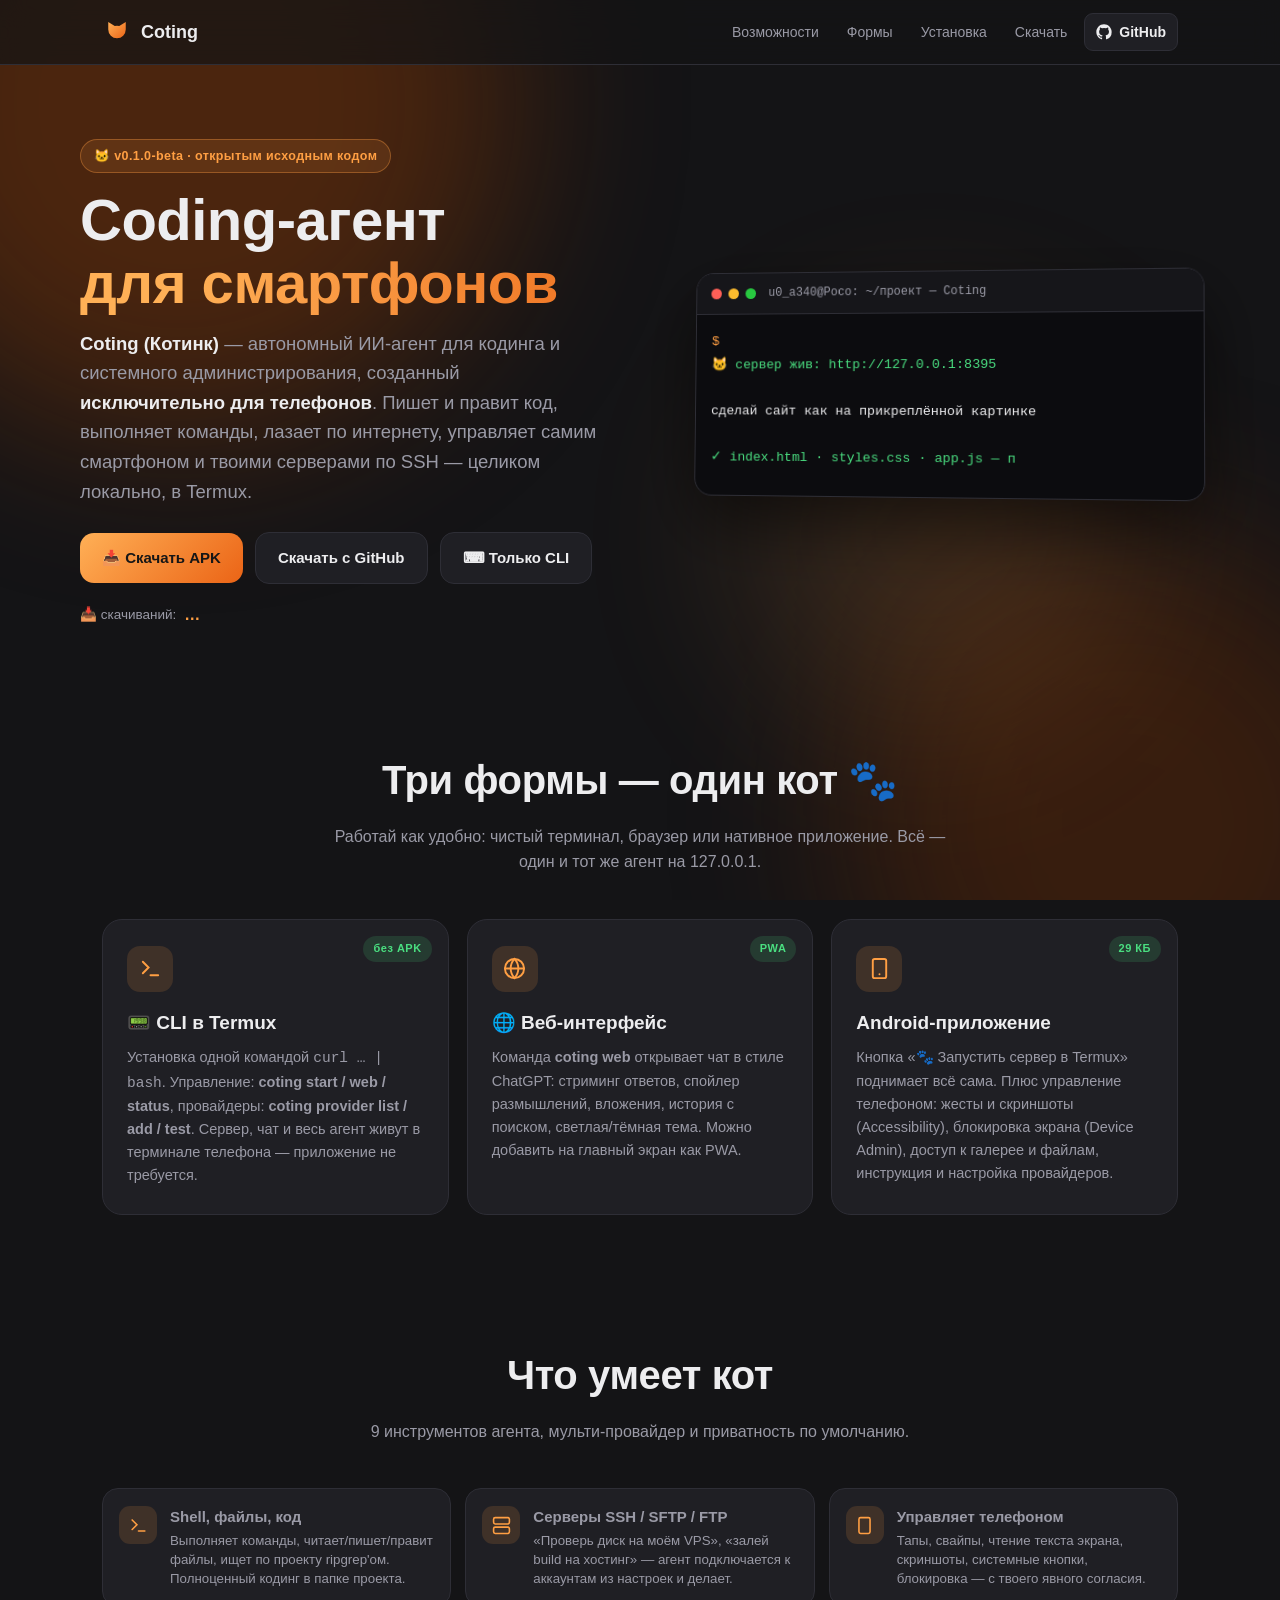
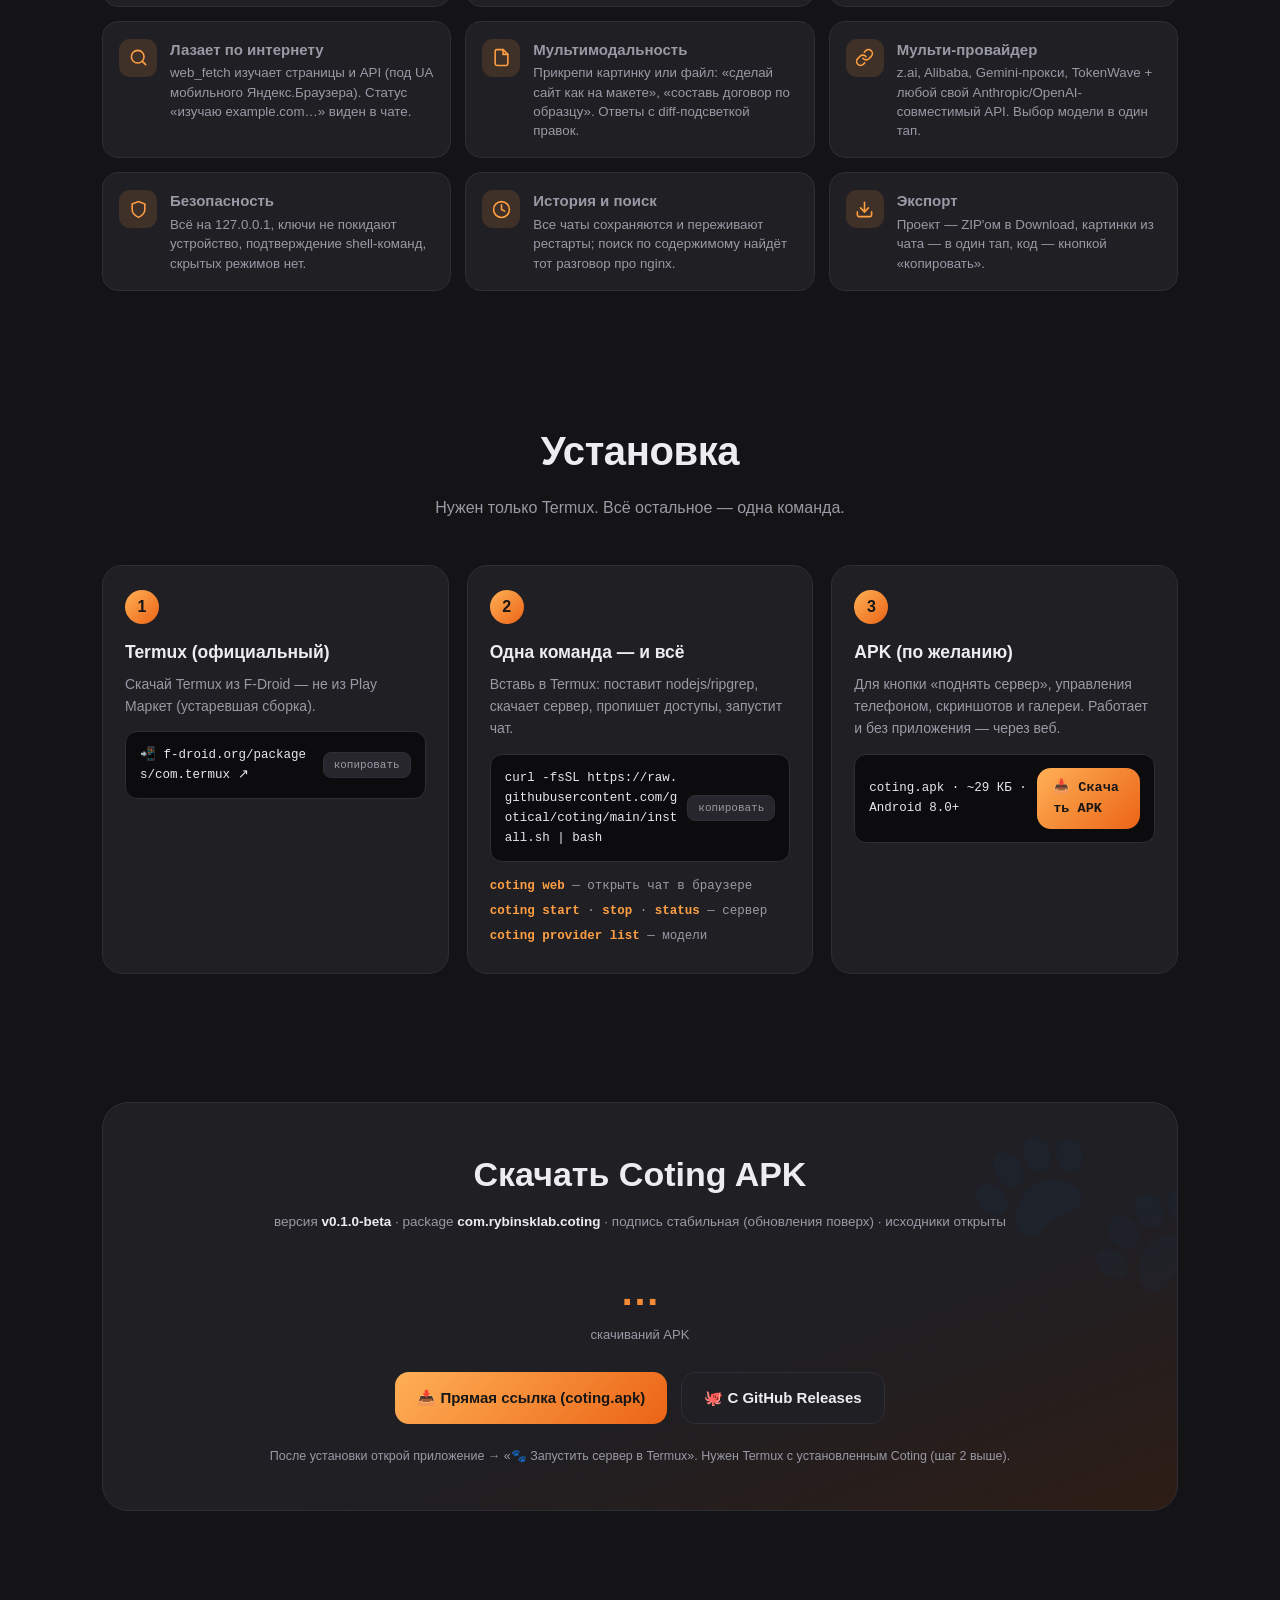
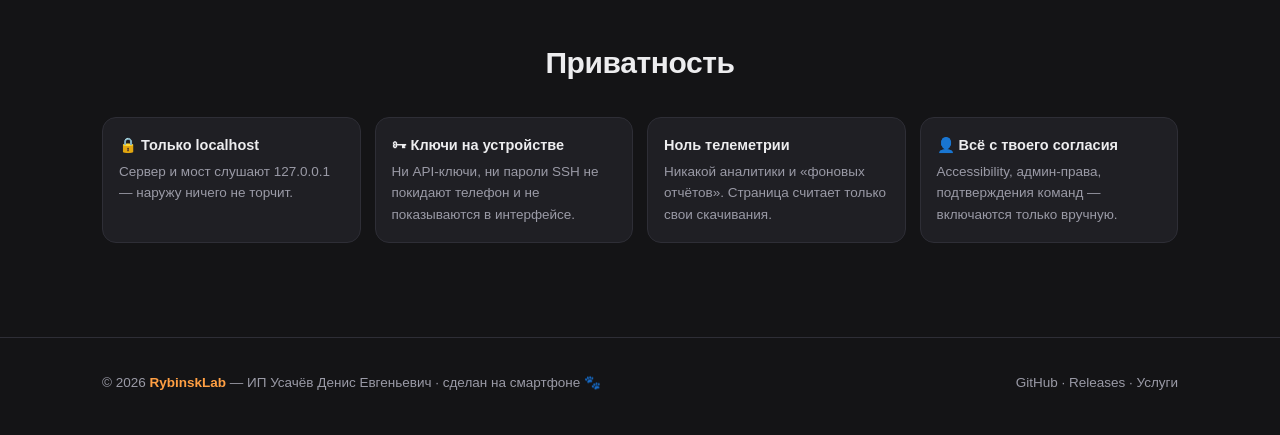
==== site/index.html @ 31e674c7 "Сайт проекта: rybinsklab.ru/coting (лендинг site/ в репо), README + homepage с ссылкой на сайт" ====
<!doctype html>
<html lang="ru">
<head>
<meta charset="utf-8">
<meta name="viewport" content="width=device-width, initial-scale=1, viewport-fit=cover">
<title>Coting 🐱 — AI-агент для кодинга и системного администрирования на смартфоне | Termux + веб + Android APK</title>
<meta name="description" content="Coting (Котинк) — автономный кодинг-агент с ИИ, созданный для смартфонов. Работает в Termux (CLI), имеет веб-интерфейс и Android-приложение. Пишет код, управляет телефоном, подключается к серверам по SSH. Скачай APK бесплатно.">
<meta name="keywords" content="coting, кодинг агент, ии агент android, termux агент, агент для смартфонов, ai coding agent android, ssh агент, скачать apk, rybinsklab">
<meta name="robots" content="index, follow">
<link rel="canonical" href="https://rybinsklab.ru/coting/">
<meta name="theme-color" content="#212121">
<meta property="og:type" content="website">
<meta property="og:site_name" content="RybinskLab">
<meta property="og:title" content="Coting — AI-агент для смартфонов: кодинг + администрирование">
<meta property="og:description" content="Автономный агент с ИИ целиком в твоём телефоне: CLI в Termux, веб-интерфейс и Android APK. Пишет код, лазает по интернету, управляет телефоном и серверами.">
<meta property="og:url" content="https://rybinsklab.ru/coting/">
<meta property="og:image" content="https://rybinsklab.ru/coting/og.png">
<meta property="og:locale" content="ru_RU">
<meta name="twitter:card" content="summary_large_image">
<meta name="twitter:title" content="Coting — AI-агент для смартфонов">
<meta name="twitter:description" content="Кодинг + системное администрирование с ИИ прямо на телефоне: Termux CLI, веб и APK.">
<meta name="twitter:image" content="https://rybinsklab.ru/coting/og.png">
<link rel="icon" type="image/png" href="icons/icon-192.png">
<script type="application/ld+json">
{
  "@context": "https://schema.org",
  "@type": "SoftwareApplication",
  "name": "Coting",
  "operatingSystem": "Android, Termux",
  "applicationCategory": "DeveloperApplication",
  "description": "AI-агент для кодинга и системного администрирования, созданный исключительно для смартфонов. Работает в Termux (CLI), имеет веб-интерфейс и Android-приложение.",
  "offers": { "@type": "Offer", "price": "0", "priceCurrency": "RUB" },
  "softwareVersion": "0.1.0-beta",
  "downloadUrl": "https://rybinsklab.ru/coting/coting.apk",
  "url": "https://rybinsklab.ru/coting/",
  "author": { "@type": "Organization", "name": "RybinskLab", "url": "https://rybinsklab.ru" }
}
</script>
<style>
:root{
  --bg:#141416; --bg2:#1c1c20; --card:#1f1f24; --card2:#26262c;
  --line:#2e2e36; --txt:#EDEDEF; --muted:#9A9AA6;
  --acc:#FF9F43; --acc2:#EB6416; --ok:#4ADE80; --mono:ui-monospace,"JetBrains Mono","Droid Sans Mono",monospace;
}
*{box-sizing:border-box;margin:0;padding:0}
html{scroll-behavior:smooth}
body{
  background:var(--bg);color:var(--txt);
  font-family:-apple-system,BlinkMacSystemFont,"Segoe UI",Roboto,"Helvetica Neue",Arial,sans-serif;
  font-size:16px;line-height:1.6;overflow-x:hidden;
  -webkit-tap-highlight-color:transparent;
}
a{color:var(--acc);text-decoration:none}
.wrap{max-width:1120px;margin:0 auto;padding:0 22px}

/* ---------- анимированный фон ---------- */
.blobs{position:fixed;inset:0;z-index:-1;overflow:hidden;pointer-events:none}
.blob{position:absolute;border-radius:50%;filter:blur(90px);opacity:.35;animation:drift 18s ease-in-out infinite alternate}
.b1{width:52vw;height:52vw;background:#b34700;top:-18vw;left:-12vw}
.b2{width:44vw;height:44vw;background:#7a2f00;bottom:-16vw;right:-10vw;animation-delay:-6s}
.b3{width:30vw;height:30vw;background:#ff9f43;top:38%;left:58%;opacity:.14;animation-delay:-11s}
@keyframes drift{from{transform:translate(0,0) scale(1)}to{transform:translate(6vw,4vw) scale(1.18)}}
.paw{position:fixed;color:rgba(255,159,67,.06);z-index:-1;animation:floatPaw linear infinite;pointer-events:none;font-size:28px}
@keyframes floatPaw{from{transform:translateY(105vh) rotate(0)}to{transform:translateY(-10vh) rotate(60deg)}}

/* ---------- навигация ---------- */
nav{position:sticky;top:0;z-index:50;backdrop-filter:blur(14px);background:rgba(20,20,22,.72);border-bottom:1px solid var(--line)}
nav .wrap{display:flex;align-items:center;gap:16px;padding-top:13px;padding-bottom:13px}
.logo{display:flex;align-items:center;gap:9px;font-weight:800;font-size:18px;color:var(--txt)}
.logo svg{width:30px;height:30px;border-radius:9px}
.navlinks{margin-left:auto;display:flex;gap:6px;align-items:center}
.navlinks a{color:var(--muted);font-size:14px;padding:7px 11px;border-radius:9px;transition:.2s}
.navlinks a:hover{color:var(--txt);background:var(--card)}
.gh-btn{display:inline-flex;align-items:center;gap:7px;background:var(--card);border:1px solid var(--line);color:var(--txt)!important;font-weight:600;font-size:13.5px;padding:8px 14px;border-radius:999px;transition:.2s}
.gh-btn:hover{border-color:var(--acc);transform:translateY(-1px)}
@media(max-width:700px){.navlinks a:not(.gh-btn){display:none}}

/* ---------- hero ---------- */
.hero{padding:74px 0 56px;display:grid;grid-template-columns:1.05fr .95fr;gap:40px;align-items:center}
@media(max-width:900px){.hero{grid-template-columns:1fr;padding-top:44px}}
.badge{display:inline-flex;align-items:center;gap:8px;background:rgba(255,159,67,.12);border:1px solid rgba(255,159,67,.35);color:var(--acc);font-size:12.5px;font-weight:700;padding:6px 13px;border-radius:999px;letter-spacing:.4px;animation:pulseB 2.6s ease-in-out infinite}
@keyframes pulseB{0%,100%{box-shadow:0 0 0 0 rgba(255,159,67,.35)}50%{box-shadow:0 0 0 9px rgba(255,159,67,0)}}
h1{font-size:clamp(34px,5.4vw,58px);line-height:1.08;font-weight:900;margin:16px 0 6px;letter-spacing:-.5px}
h1 .grad{background:linear-gradient(92deg,#ffb056 10%,#eb6416 60%,#ffcf8e);background-size:220% 100%;-webkit-background-clip:text;background-clip:text;-webkit-text-fill-color:transparent;animation:shine 5s linear infinite}
@keyframes shine{to{background-position:220% 0}}
.sub{color:var(--muted);font-size:clamp(15px,1.7vw,18.5px);max-width:520px;margin:14px 0 26px}
.sub b{color:var(--txt)}
.cta{display:flex;flex-wrap:wrap;gap:12px;align-items:center}
.btn{display:inline-flex;align-items:center;gap:9px;font-weight:700;font-size:15px;padding:13px 22px;border-radius:14px;border:none;cursor:pointer;transition:.22s;position:relative;overflow:hidden}
.btn-acc{background:linear-gradient(135deg,#FFB056,#EB6416);color:#161616}
.btn-acc:hover{transform:translateY(-2px);box-shadow:0 10px 28px rgba(235,100,22,.4)}
.btn-acc::after{content:"";position:absolute;top:0;left:-120%;width:60%;height:100%;background:linear-gradient(100deg,transparent,rgba(255,255,255,.5),transparent);animation:sweep 3.4s ease-in-out infinite}
@keyframes sweep{0%{left:-120%}45%,100%{left:130%}}
.btn-ghost{background:var(--card);border:1px solid var(--line);color:var(--txt)}
.btn-ghost:hover{border-color:var(--acc);transform:translateY(-2px)}
.counter-line{margin-top:18px;color:var(--muted);font-size:13.5px;display:flex;align-items:center;gap:8px}
.counter-line b{color:var(--acc);font-size:16px;font-variant-numeric:tabular-nums;transition:.4s}
.counter-line.bump b{transform:scale(1.35);display:inline-block}

/* терминал в hero */
.term{background:#0c0c0f;border:1px solid var(--line);border-radius:18px;box-shadow:0 26px 70px rgba(0,0,0,.55);overflow:hidden;transform:perspective(1200px) rotateY(-7deg) rotateX(2deg);transition:.5s;animation:termFloat 7s ease-in-out infinite}
.term:hover{transform:perspective(1200px) rotateY(0) rotateX(0)}
@keyframes termFloat{0%,100%{translate:0 0}50%{translate:0 -12px}}
.term-head{display:flex;align-items:center;gap:7px;padding:11px 15px;background:#16161a;border-bottom:1px solid var(--line)}
.tdot{width:11px;height:11px;border-radius:50%}
.term-title{margin-left:6px;font-family:var(--mono);font-size:12px;color:var(--muted)}
.term-body{padding:16px 16px 18px;font-family:var(--mono);font-size:13.5px;line-height:1.75;min-height:184px;white-space:pre-wrap;word-break:break-word}
.term-body .p{color:var(--acc)}
.term-body .o{color:var(--muted)}
.term-body .g{color:var(--ok)}
.cursor{display:inline-block;width:8px;height:16px;background:var(--acc);vertical-align:-2px;animation:blink 1s steps(1) infinite}
@keyframes blink{50%{opacity:0}}

/* ---------- секции ---------- */
section{padding:64px 0}
.sec-title{font-size:clamp(26px,3.6vw,40px);font-weight:900;text-align:center;letter-spacing:-.4px}
.sec-sub{color:var(--muted);text-align:center;max-width:640px;margin:12px auto 44px;font-size:16px}
.reveal{opacity:0;transform:translateY(26px);transition:opacity .7s cubic-bezier(.2,.7,.3,1),transform .7s cubic-bezier(.2,.7,.3,1)}
.reveal.on{opacity:1;transform:none}
.grid3{display:grid;grid-template-columns:repeat(3,1fr);gap:18px}
@media(max-width:880px){.grid3{grid-template-columns:1fr}}
.card{background:var(--card);border:1px solid var(--line);border-radius:20px;padding:26px 24px;transition:.28s;position:relative}
.card:hover{transform:translateY(-6px);border-color:rgba(255,159,67,.55);box-shadow:0 18px 44px rgba(0,0,0,.4)}
.card .ic{width:46px;height:46px;border-radius:13px;background:rgba(255,159,67,.14);display:flex;align-items:center;justify-content:center;margin-bottom:16px;color:var(--acc)}
.card .ic svg{width:23px;height:23px}
.card h3{font-size:19px;margin-bottom:8px}
.card p{color:var(--muted);font-size:14.5px}
.tag{position:absolute;top:16px;right:16px;font-size:11px;font-weight:800;letter-spacing:.5px;padding:4px 10px;border-radius:999px;background:rgba(74,222,128,.14);color:var(--ok)}

/* фичи */
.feat{display:grid;grid-template-columns:repeat(3,1fr);gap:14px}
@media(max-width:880px){.feat{grid-template-columns:repeat(2,1fr)}}
@media(max-width:560px){.feat{grid-template-columns:1fr}}
.f{display:flex;gap:13px;background:var(--card);border:1px solid var(--line);border-radius:16px;padding:17px 16px;transition:.25s}
.f:hover{border-color:var(--acc);transform:translateY(-3px)}
.f .ic{flex-shrink:0;width:38px;height:38px;border-radius:11px;background:rgba(255,159,67,.14);display:flex;align-items:center;justify-content:center;color:var(--acc)}
.f .ic svg{width:19px;height:19px}
.f b{display:block;font-size:15px;margin-bottom:3px}
.f span{color:var(--muted);font-size:13.3px;line-height:1.45;display:block}

/* установка */
.install{display:grid;grid-template-columns:repeat(3,1fr);gap:18px}
@media(max-width:880px){.install{grid-template-columns:1fr}}
.step{background:var(--card);border:1px solid var(--line);border-radius:20px;padding:24px 22px}
.step .num{width:34px;height:34px;border-radius:50%;background:linear-gradient(135deg,#FFB056,#EB6416);color:#161616;font-weight:900;display:flex;align-items:center;justify-content:center;font-size:16px;margin-bottom:14px}
.step h3{font-size:17.5px;margin-bottom:7px}
.step p{color:var(--muted);font-size:14px;margin-bottom:14px}
.codebox{background:#0c0c0f;border:1px solid var(--line);border-radius:12px;padding:13px 14px;font-family:var(--mono);font-size:12.5px;color:#e8e8ea;position:relative;display:flex;justify-content:space-between;gap:10px;align-items:center;word-break:break-all}
.copy{flex-shrink:0;background:var(--card2);border:1px solid var(--line);color:var(--muted);font-size:11px;font-family:inherit;padding:6px 10px;border-radius:8px;cursor:pointer;transition:.2s}
.copy:hover{color:var(--txt);border-color:var(--acc)}
.cmds{margin-top:12px;font-family:var(--mono);font-size:12.5px;color:var(--muted);line-height:2}
.cmds b{color:var(--acc);font-weight:600}

/* download */
.dl-card{background:linear-gradient(160deg,var(--card) 60%,rgba(235,100,22,.12));border:1px solid var(--line);border-radius:26px;padding:44px 30px;text-align:center;position:relative;overflow:hidden}
.dl-card::before{content:"🐾";position:absolute;font-size:190px;opacity:.045;right:-30px;top:-46px;transform:rotate(-18deg)}
.dl-meta{color:var(--muted);font-size:13.5px;margin:10px 0 26px}
.dl-meta b{color:var(--txt)}
.dl-btns{display:flex;gap:14px;justify-content:center;flex-wrap:wrap}
.dl-note{margin-top:22px;color:var(--muted);font-size:12.5px}
.big-count{font-size:40px;font-weight:900;background:linear-gradient(120deg,#FFB056,#EB6416);-webkit-background-clip:text;background-clip:text;-webkit-text-fill-color:transparent;font-variant-numeric:tabular-nums}

/* приватность / faq */
.priv{display:grid;grid-template-columns:repeat(4,1fr);gap:14px}
@media(max-width:880px){.priv{grid-template-columns:repeat(2,1fr)}}
@media(max-width:520px){.priv{grid-template-columns:1fr}}
.pv{background:var(--card);border:1px solid var(--line);border-radius:14px;padding:16px;font-size:13.5px;color:var(--muted)}
.pv b{color:var(--txt);display:block;margin-bottom:4px;font-size:14.5px}

footer{border-top:1px solid var(--line);padding:34px 0 44px;margin-top:30px}
footer .wrap{display:flex;flex-wrap:wrap;gap:14px;align-items:center;justify-content:space-between;color:var(--muted);font-size:13.5px}
footer a{color:var(--muted)}footer a:hover{color:var(--acc)}

@media(prefers-reduced-motion:reduce){*,*::before,*::after{animation-duration:.01s!important;transition-duration:.01s!important}}
</style>
</head>
<body>

<div class="blobs"><div class="blob b1"></div><div class="blob b2"></div><div class="blob b3"></div></div>

<nav>
  <div class="wrap">
    <span class="logo">
      <svg viewBox="0 0 24 24"><defs><linearGradient id="lg" x1="0" y1="0" x2="1" y2="1"><stop offset="0" stop-color="#FFB056"/><stop offset="1" stop-color="#EB6416"/></linearGradient></defs><path fill="url(#lg)" d="M5 10 L5 4 L10.2 7.2 A7 7 0 0 1 13.8 7.2 L19 4 L19 10 A7 7 0 1 1 5 10 Z"/></svg>
      Coting
    </span>
    <div class="navlinks">
      <a href="#vozmozhnosti">Возможности</a>
      <a href="#formas">Формы</a>
      <a href="#ustanovka">Установка</a>
      <a href="#skachat">Скачать</a>
      <a class="gh-btn" href="https://github.com/gotical/coting" target="_blank" rel="noopener" onclick="dl('github')">
        <svg width="16" height="16" viewBox="0 0 24 24" fill="currentColor"><path d="M12 .5C5.65.5.5 5.65.5 12c0 5.08 3.29 9.39 7.86 10.91.58.11.79-.25.79-.56v-1.96c-3.2.7-3.87-1.54-3.87-1.54-.53-1.33-1.28-1.69-1.28-1.69-1.05-.72.08-.7.08-.7 1.16.08 1.77 1.19 1.77 1.19 1.03 1.77 2.7 1.26 3.36.96.1-.75.4-1.26.73-1.55-2.55-.29-5.24-1.28-5.24-5.69 0-1.26.45-2.28 1.19-3.09-.12-.29-.52-1.46.11-3.05 0 0 .97-.31 3.18 1.18a11 11 0 0 1 5.8 0c2.2-1.49 3.17-1.18 3.17-1.18.63 1.59.23 2.76.11 3.05.74.81 1.19 1.83 1.19 3.09 0 4.42-2.7 5.4-5.26 5.68.41.36.78 1.06.78 2.14v3.17c0 .31.21.68.8.56A11.5 11.5 0 0 0 23.5 12C23.5 5.65 18.35.5 12 .5z"/></svg>
        GitHub
      </a>
    </div>
  </div>
</nav>

<header class="wrap hero">
  <div>
    <span class="badge">🐱 v0.1.0-beta · открытым исходным кодом</span>
    <h1>Coding-агент<br><span class="grad">для смартфонов</span></h1>
    <p class="sub"><b>Coting (Котинк)</b> — автономный ИИ-агент для кодинга и системного администрирования, созданный <b>исключительно для телефонов</b>. Пишет и правит код, выполняет команды, лазает по интернету, управляет самим смартфоном и твоими серверами по SSH — целиком локально, в Termux.</p>
    <div class="cta">
      <a class="btn btn-acc" href="coting.apk" download onclick="dl('apk')">📥 Скачать APK</a>
      <a class="btn btn-ghost" href="https://github.com/gotical/coting/releases/latest" target="_blank" rel="noopener" onclick="dl('github')">Скачать с GitHub</a>
      <a class="btn btn-ghost" href="#ustanovka">⌨ Только CLI</a>
    </div>
    <div class="counter-line" id="counterLine">📥 скачиваний: <b id="dlCount">…</b></div>
  </div>
  <div class="term" aria-hidden="true">
    <div class="term-head">
      <span class="tdot" style="background:#ff5f57"></span><span class="tdot" style="background:#febc2e"></span><span class="tdot" style="background:#28c840"></span>
      <span class="term-title">u0_a340@Poco: ~/проект — Coting</span>
    </div>
    <div class="term-body" id="termBody"></div>
  </div>
</header>

<section id="formas">
  <div class="wrap">
    <h2 class="sec-title reveal">Три формы — один кот 🐾</h2>
    <p class="sec-sub reveal">Работай как удобно: чистый терминал, браузер или нативное приложение. Всё — один и тот же агент на 127.0.0.1.</p>
    <div class="grid3">
      <div class="card reveal"><span class="tag">без APK</span>
        <div class="ic"><svg viewBox="0 0 24 24" fill="none" stroke="currentColor" stroke-width="2" stroke-linecap="round"><polyline points="4 17 10 11 4 5"/><line x1="12" y1="19" x2="20" y2="19"/></svg></div>
        <h3>📟 CLI в Termux</h3>
        <p>Установка одной командой <code>curl … | bash</code>. Управление: <b>coting start / web / status</b>, провайдеры: <b>coting provider list / add / test</b>. Сервер, чат и весь агент живут в терминале телефона — приложение не требуется.</p>
      </div>
      <div class="card reveal"><span class="tag">PWA</span>
        <div class="ic"><svg viewBox="0 0 24 24" fill="none" stroke="currentColor" stroke-width="2" stroke-linecap="round"><circle cx="12" cy="12" r="10"/><line x1="2" y1="12" x2="22" y2="12"/><path d="M12 2a15 15 0 0 1 4 10 15 15 0 0 1-4 10 15 15 0 0 1-4-10 15 15 0 0 1 4-10z"/></svg></div>
        <h3>🌐 Веб-интерфейс</h3>
        <p>Команда <b>coting web</b> открывает чат в стиле ChatGPT: стриминг ответов, спойлер размышлений, вложения, история с поиском, светлая/тёмная тема. Можно добавить на главный экран как PWA.</p>
      </div>
      <div class="card reveal"><span class="tag">29 КБ</span>
        <div class="ic"><svg viewBox="0 0 24 24" fill="none" stroke="currentColor" stroke-width="2" stroke-linecap="round"><rect x="5" y="2" width="14" height="20" rx="2"/><line x1="12" y1="18" x2="12.01" y2="18"/></svg></div>
        <h3> Android-приложение</h3>
        <p>Кнопка «🐾 Запустить сервер в Termux» поднимает всё сама. Плюс управление телефоном: жесты и скриншоты (Accessibility), блокировка экрана (Device Admin), доступ к галерее и файлам, инструкция и настройка провайдеров.</p>
      </div>
    </div>
  </div>
</section>

<section id="vozmozhnosti">
  <div class="wrap">
    <h2 class="sec-title reveal">Что умеет кот</h2>
    <p class="sec-sub reveal">9 инструментов агента, мульти-провайдер и приватность по умолчанию.</p>
    <div class="feat">
      <div class="f reveal"><span class="ic"><svg viewBox="0 0 24 24" fill="none" stroke="currentColor" stroke-width="2" stroke-linecap="round"><polyline points="4 17 10 11 4 5"/><line x1="12" y1="19" x2="20" y2="19"/></svg></span><span><b>Shell, файлы, код</b><span>Выполняет команды, читает/пишет/правит файлы, ищет по проекту ripgrep'ом. Полноценный кодинг в папке проекта.</span></span></div>
      <div class="f reveal"><span class="ic"><svg viewBox="0 0 24 24" fill="none" stroke="currentColor" stroke-width="2" stroke-linecap="round"><rect x="2" y="2" width="20" height="8" rx="2"/><rect x="2" y="14" width="20" height="8" rx="2"/></svg></span><span><b>Серверы SSH / SFTP / FTP</b><span>«Проверь диск на моём VPS», «залей build на хостинг» — агент подключается к аккаунтам из настроек и делает.</span></span></div>
      <div class="f reveal"><span class="ic"><svg viewBox="0 0 24 24" fill="none" stroke="currentColor" stroke-width="2" stroke-linecap="round"><rect x="5" y="2" width="14" height="20" rx="2"/></svg></span><span><b>Управляет телефоном</b><span>Тапы, свайпы, чтение текста экрана, скриншоты, системные кнопки, блокировка — с твоего явного согласия.</span></span></div>
      <div class="f reveal"><span class="ic"><svg viewBox="0 0 24 24" fill="none" stroke="currentColor" stroke-width="2" stroke-linecap="round"><circle cx="11" cy="11" r="8"/><line x1="21" y1="21" x2="16.65" y2="16.65"/></svg></span><span><b>Лазает по интернету</b><span>web_fetch изучает страницы и API (под UA мобильного Яндекс.Браузера). Статус «изучаю example.com…» виден в чате.</span></span></div>
      <div class="f reveal"><span class="ic"><svg viewBox="0 0 24 24" fill="none" stroke="currentColor" stroke-width="2" stroke-linecap="round"><path d="M14 2H6a2 2 0 0 0-2 2v16a2 2 0 0 0 2 2h12a2 2 0 0 0 2-2V8z"/><polyline points="14 2 14 8 20 8"/></svg></span><span><b>Мультимодальность</b><span>Прикрепи картинку или файл: «сделай сайт как на макете», «составь договор по образцу». Ответы с diff-подсветкой правок.</span></span></div>
      <div class="f reveal"><span class="ic"><svg viewBox="0 0 24 24" fill="none" stroke="currentColor" stroke-width="2" stroke-linecap="round"><path d="M10 13a5 5 0 0 0 7.54.54l3-3a5 5 0 0 0-7.07-7.07l-1.72 1.71"/><path d="M14 11a5 5 0 0 0-7.54-.54l-3 3a5 5 0 0 0 7.07 7.07l1.71-1.71"/></svg></span><span><b>Мульти-провайдер</b><span>z.ai, Alibaba, Gemini-прокси, TokenWave + любой свой Anthropic/OpenAI-совместимый API. Выбор модели в один тап.</span></span></div>
      <div class="f reveal"><span class="ic"><svg viewBox="0 0 24 24" fill="none" stroke="currentColor" stroke-width="2" stroke-linecap="round"><path d="M12 22s8-4 8-10V5l-8-3-8 3v7c0 6 8 10 8 10z"/></svg></span><span><b>Безопасность</b><span>Всё на 127.0.0.1, ключи не покидают устройство, подтверждение shell-команд, скрытых режимов нет.</span></span></div>
      <div class="f reveal"><span class="ic"><svg viewBox="0 0 24 24" fill="none" stroke="currentColor" stroke-width="2" stroke-linecap="round"><circle cx="12" cy="12" r="10"/><polyline points="12 6 12 12 16 14"/></svg></span><span><b>История и поиск</b><span>Все чаты сохраняются и переживают рестарты; поиск по содержимому найдёт тот разговор про nginx.</span></span></div>
      <div class="f reveal"><span class="ic"><svg viewBox="0 0 24 24" fill="none" stroke="currentColor" stroke-width="2" stroke-linecap="round"><path d="M21 15v4a2 2 0 0 1-2 2H5a2 2 0 0 1-2-2v-4"/><polyline points="7 10 12 15 17 10"/><line x1="12" y1="15" x2="12" y2="3"/></svg></span><span><b>Экспорт</b><span>Проект — ZIP'ом в Download, картинки из чата — в один тап, код — кнопкой «копировать».</span></span></div>
    </div>
  </div>
</section>

<section id="ustanovka">
  <div class="wrap">
    <h2 class="sec-title reveal">Установка</h2>
    <p class="sec-sub reveal">Нужен только Termux. Всё остальное — одна команда.</p>
    <div class="install">
      <div class="step reveal">
        <div class="num">1</div>
        <h3>Termux (официальный)</h3>
        <p>Скачай Termux из F-Droid — не из Play Маркет (устаревшая сборка).</p>
        <div class="codebox"><a id="fd" href="https://f-droid.org/packages/com.termux/" target="_blank" rel="noopener" style="color:#e8e8ea">📲 f-droid.org/packages/com.termux ↗</a><button class="copy" onclick="cp('https://f-droid.org/packages/com.termux/',this)">копировать</button></div>
      </div>
      <div class="step reveal">
        <div class="num">2</div>
        <h3>Одна команда — и всё</h3>
        <p>Вставь в Termux: поставит nodejs/ripgrep, скачает сервер, пропишет доступы, запустит чат.</p>
        <div class="codebox"><span id="curl">curl -fsSL https://raw.githubusercontent.com/gotical/coting/main/install.sh | bash</span><button class="copy" data-copy="curl -fsSL https://raw.githubusercontent.com/gotical/coting/main/install.sh | bash" onclick="cp(this.dataset.copy,this)">копировать</button></div>
        <div class="cmds">
          <b>coting web</b> — открыть чат в браузере<br>
          <b>coting start</b> · <b>stop</b> · <b>status</b> — сервер<br>
          <b>coting provider list</b> — модели
        </div>
      </div>
      <div class="step reveal">
        <div class="num">3</div>
        <h3>APK (по желанию)</h3>
        <p>Для кнопки «поднять сервер», управления телефоном, скриншотов и галереи. Работает и без приложения — через веб.</p>
        <div class="codebox"><span id="sz">coting.apk · ~29 КБ · Android 8.0+</span><a class="btn btn-acc" style="padding:9px 16px;font-size:13.5px" href="coting.apk" download onclick="dl('apk')">📥 Скачать APK</a></div>
      </div>
    </div>
  </div>
</section>

<section id="skachat">
  <div class="wrap">
    <div class="dl-card reveal">
      <h2 style="font-size:clamp(24px,3.4vw,34px)">Скачать Coting APK</h2>
      <div class="dl-meta">версия <b>v0.1.0-beta</b> · package <b>com.rybinsklab.coting</b> · подпись стабильная (обновления поверх) · исходники открыты</div>
      <div class="big-count" id="dlCountBig">…</div>
      <div style="color:var(--muted);font-size:13px;margin-top:2px">скачиваний APK</div>
      <div class="dl-btns" style="margin-top:26px">
        <a class="btn btn-acc" href="coting.apk" download onclick="dl('apk')">📥 Прямая ссылка (coting.apk)</a>
        <a class="btn btn-ghost" href="https://github.com/gotical/coting/releases/latest" target="_blank" rel="noopener" onclick="dl('github')">🐙 С GitHub Releases</a>
      </div>
      <div class="dl-note">После установки открой приложение → «🐾 Запустить сервер в Termux». Нужен Termux с установленным Coting (шаг 2 выше).</div>
    </div>
  </div>
</section>

<section>
  <div class="wrap">
    <h2 class="sec-title reveal" style="font-size:clamp(22px,3vw,30px)">Приватность</h2>
    <div class="priv" style="margin-top:30px">
      <div class="pv reveal"><b>🔒 Только localhost</b>Сервер и мост слушают 127.0.0.1 — наружу ничего не торчит.</div>
      <div class="pv reveal"><b>🗝 Ключи на устройстве</b>Ни API-ключи, ни пароли SSH не покидают телефон и не показываются в интерфейсе.</div>
      <div class="pv reveal"><b> Ноль телеметрии</b>Никакой аналитики и «фоновых отчётов». Страница считает только свои скачивания.</div>
      <div class="pv reveal"><b>👤 Всё с твоего согласия</b>Accessibility, админ-права, подтверждения команд — включаются только вручную.</div>
    </div>
  </div>
</section>

<footer>
  <div class="wrap">
    <span>© 2026 <a href="https://rybinsklab.ru" style="color:var(--acc);font-weight:600">RybinskLab</a> — ИП Усачёв Денис Евгеньевич · сделан на смартфоне 🐾</span>
    <span><a href="https://github.com/gotical/coting" target="_blank" rel="noopener">GitHub</a> · <a href="https://github.com/gotical/coting/releases/latest" target="_blank" rel="noopener">Releases</a> · <a href="https://rybinsklab.ru">Услуги</a></span>
  </div>
</footer>

<script>
/* ---------- счётчик скачиваний ---------- */
function upd(n, animate){
  [document.getElementById('dlCount'), document.getElementById('dlCountBig')].forEach(function(el){
    if(!el) return;
    if(animate){
      var cur = parseInt(el.textContent.replace(/\D/g,'')) || 0, t0 = performance.now();
      (function roll(t){ var k = Math.min(1,(t-t0)/700); el.textContent = Math.round(cur+(n-cur)*k); if(k<1) requestAnimationFrame(roll); })(t0);
    } else el.textContent = n;
  });
  if(animate){ var cl=document.getElementById('counterLine'); cl.classList.add('bump'); setTimeout(function(){cl.classList.remove('bump')},450); }
}
fetch('api.php?a=get').then(function(r){return r.json()}).then(function(j){upd(j.count,false)}).catch(function(){});
function dl(kind){
  fetch('api.php?a=dl&t='+kind).catch(function(){});
  if(kind!=='apk'){ upd((parseInt(document.getElementById('dlCount').textContent)||0)+1, true); }
}

/* ---------- копирование ---------- */
function cp(txt, btn){
  (navigator.clipboard ? navigator.clipboard.writeText(txt) : Promise.reject()).then(function(){
    var t=btn.textContent; btn.textContent='✓ скопировано'; setTimeout(function(){btn.textContent=t},1600);
  }).catch(function(){ btn.textContent='выдели и скопируй'; });
}

/* ---------- reveal on scroll ---------- */
var io = new IntersectionObserver(function(es){
  es.forEach(function(e){ if(e.isIntersecting){ e.target.classList.add('on'); io.unobserve(e.target); } });
},{threshold:.14});
document.querySelectorAll('.reveal').forEach(function(el,i){ el.style.transitionDelay=(i%3*90)+'ms'; io.observe(el); });

/* ---------- печатающийся терминал ---------- */
var scenes = [
 [ ["$ ","p"],["coting web\n","w"],
   ["🐱 сервер жив: http://127.0.0.1:8395\n","g"],
   ["> ","o"],["сделай сайт как на прикреплённой картинке\n","w"],
   ["💭 кот думает… изучаю макет, скачиваю пример\n","o"],
   ["✓ index.html · styles.css · app.js — проект в ZIP готов\n","g"] ],
 [ ["$ ","p"],["coting provider add mygateway https://api.example.com openai sk-… my-model\n","w"],
   ["✓ провайдер сохранён (ключ остался на устройстве)\n","g"],
   ["> ","o"],["подключись к VPS по ssh и проверь место на диске\n","w"],
   ["🖥 remote_server: df -h → /dev/sda2 41G/80G… готово\n","g"] ],
];
var ti=0;
function typeScene(){
  var body=document.getElementById('termBody'); body.innerHTML='';
  var lines=scenes[ti%scenes.length]; ti++;
  var li=0,ci=0,cur=null;
  (function step(){
    if(li>=lines.length){ setTimeout(typeScene,3400); return; }
    var txt=lines[li][1]==='p'?'p':lines[li][1]; var t=lines[li][0];
    if(cur===null){ var span=document.createElement('span'); if(txt!=='w')span.className=txt==='p'?'p':txt; body.appendChild(span); cur=span; }
    if(ci<t.length){ cur.textContent+=t[ci]; ci++;
      if(ci===t.length && txt==='w'){ body.appendChild(document.createTextNode('\n')); cur=null; ci=0; li+=2; }
      else if(ci===t.length){ body.appendChild(document.createTextNode('\n')); cur=null; ci=0; li+=2; }
      setTimeout(step, txt==='w'? 16+Math.random()*34 : 0);
    } else { cur=null; ci=0; li+=2; setTimeout(step,180); }
  })();
}
typeScene();

/* ---------- падающие лапки на фоне ---------- */
for(var i=0;i<7;i++){
  var p=document.createElement('span'); p.className='paw'; p.textContent='🐾';
  p.style.left=(5+Math.random()*90)+'vw'; p.style.animationDuration=(16+Math.random()*18)+'s';
  p.style.animationDelay=(-Math.random()*24)+'s'; p.style.fontSize=(18+Math.random()*26)+'px';
  document.body.appendChild(p);
}
</script>
</body>
</html>
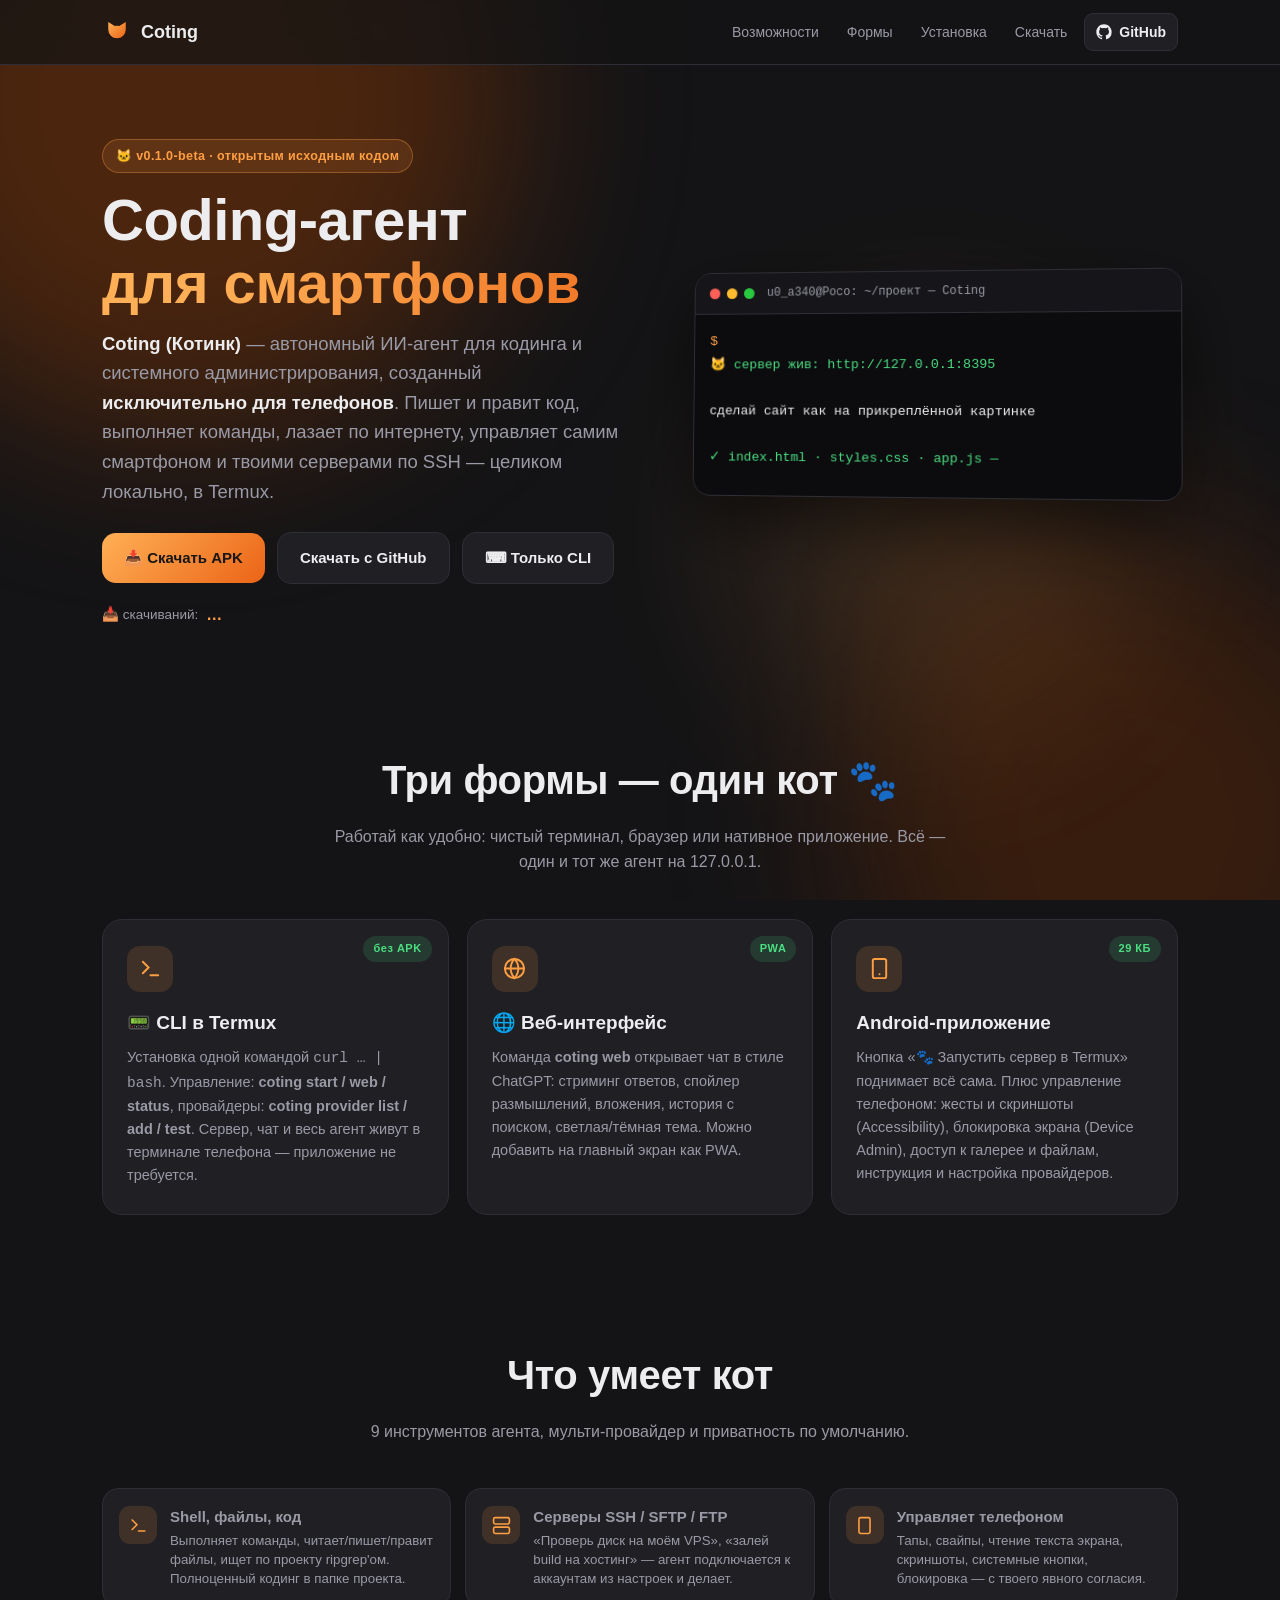
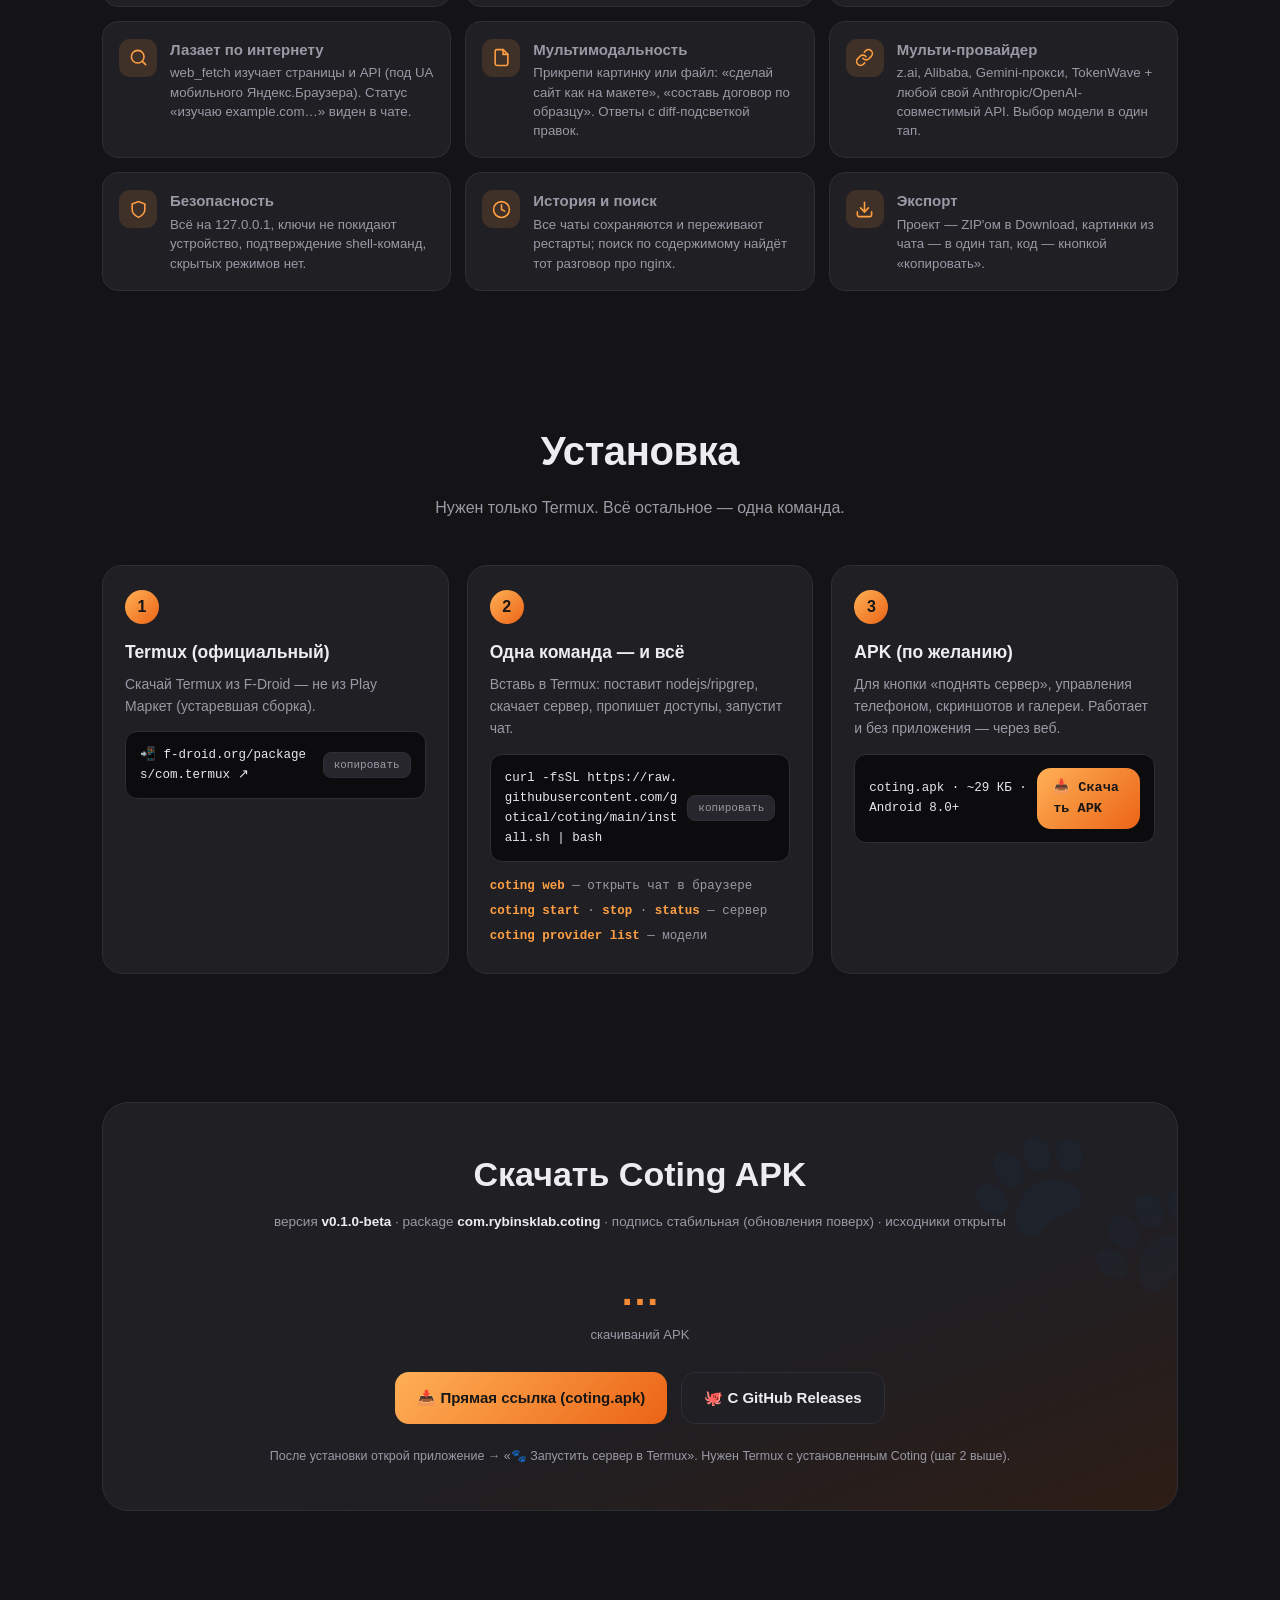
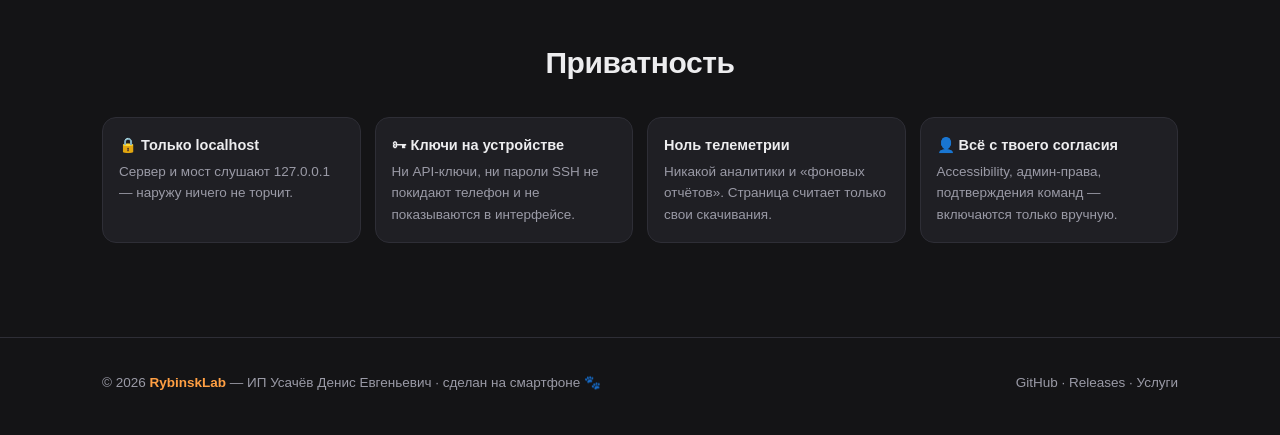
==== commit a82cb999: "UI: стоп слева, скрепка и отправить справа; hero padding на сайте" ====
--- a/site/index.html
+++ b/site/index.html
@@ -76,7 +76,7 @@
 @media(max-width:700px){.navlinks a:not(.gh-btn){display:none}}
 
 /* ---------- hero ---------- */
-.hero{padding:74px 0 56px;display:grid;grid-template-columns:1.05fr .95fr;gap:40px;align-items:center}
+.hero{padding-top:74px;padding-bottom:56px;display:grid;grid-template-columns:1.05fr .95fr;gap:40px;align-items:center}
 @media(max-width:900px){.hero{grid-template-columns:1fr;padding-top:44px}}
 .badge{display:inline-flex;align-items:center;gap:8px;background:rgba(255,159,67,.12);border:1px solid rgba(255,159,67,.35);color:var(--acc);font-size:12.5px;font-weight:700;padding:6px 13px;border-radius:999px;letter-spacing:.4px;animation:pulseB 2.6s ease-in-out infinite}
 @keyframes pulseB{0%,100%{box-shadow:0 0 0 0 rgba(255,159,67,.35)}50%{box-shadow:0 0 0 9px rgba(255,159,67,0)}}
